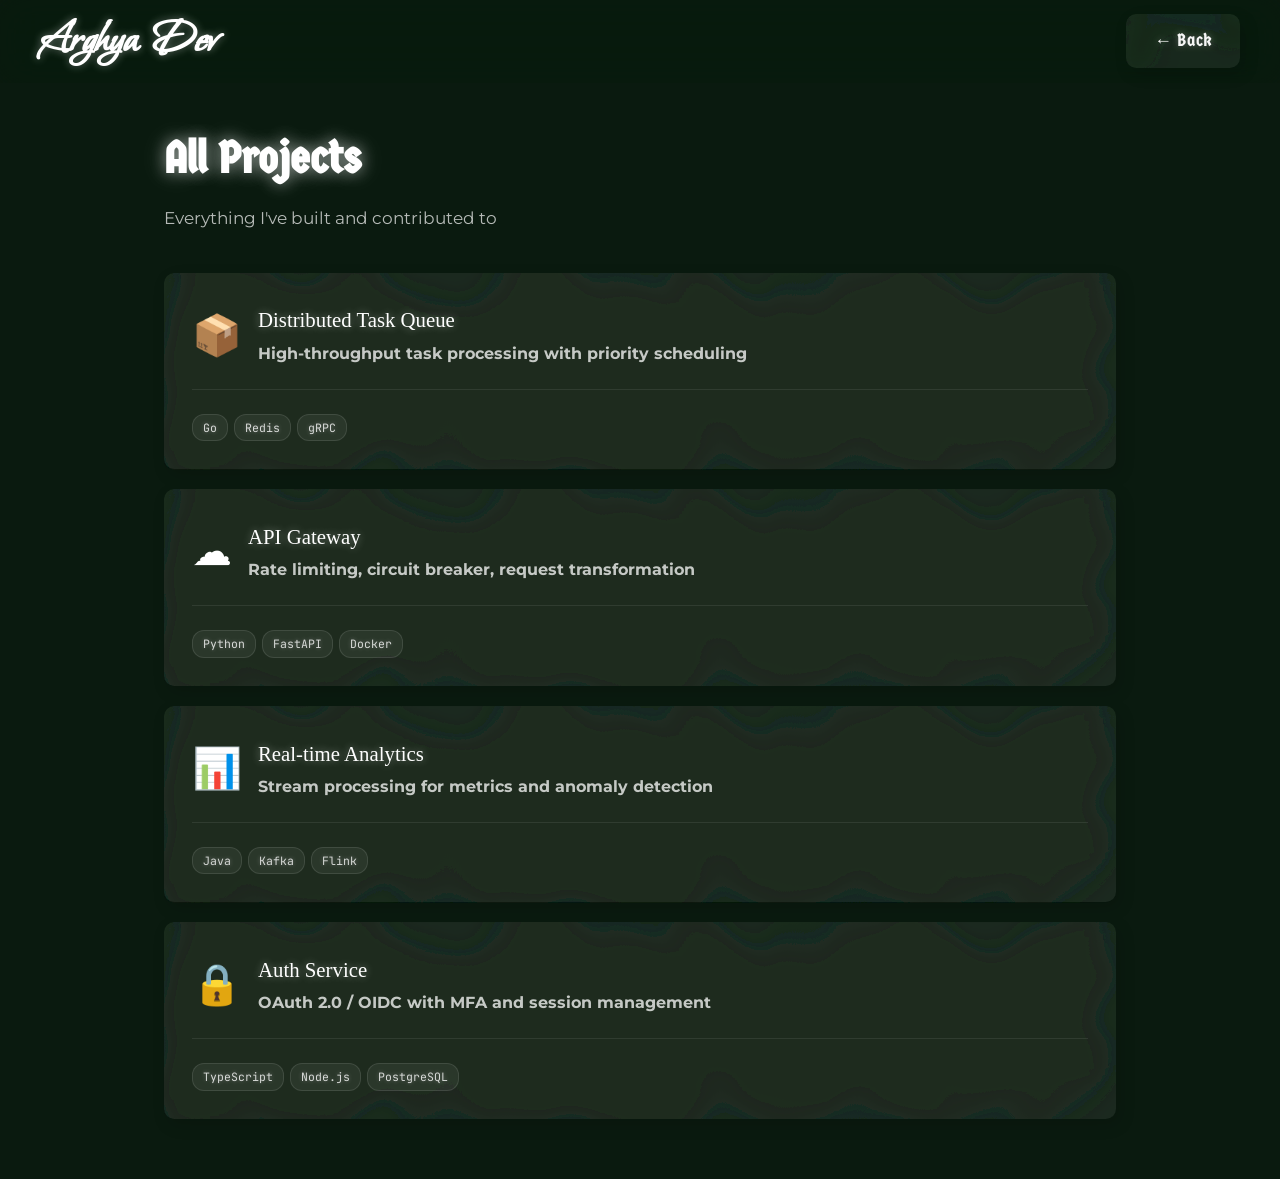
==== projects-all.html @ b112686f "Main commit" ====
<!DOCTYPE html>
<html lang="en">
<head>
    <meta charset="UTF-8">
    <meta name="viewport" content="width=device-width, initial-scale=1.0">
    <title>All Projects | Arghya Dev</title>
    <link rel="stylesheet" href="style.css">
    <link rel="preconnect" href="https://fonts.googleapis.com">
    <link rel="preconnect" href="https://fonts.gstatic.com" crossorigin>
    <link href="https://fonts.googleapis.com/css2?family=Bonheur+Royale&family=Germania+One&family=Montserrat:wght@300;400;500;600;700&family=JetBrains+Mono:wght@400;500&display=swap" rel="stylesheet">
    <link rel="stylesheet" href="detail.css">
</head>
<body>
    <!-- SVG Filter for Glass Distortion -->
    <svg width="0" height="0" style="position: absolute;">
        <defs>
            <filter id="glass-distortion" x="0%" y="0%" width="100%" height="100%">
                <feTurbulence type="fractalNoise" baseFrequency="0.009 0.009" numOctaves="2" seed="92" result="noise"/>
                <feGaussianBlur in="noise" stdDeviation="2" result="blurred"/>
                <feDisplacementMap in="SourceGraphic" in2="blurred" scale="141" xChannelSelector="R" yChannelSelector="G"/>
            </filter>
        </defs>
    </svg>

    <!-- 3D Gradient Background -->
    <div class="spline-bg">
        <iframe src="https://my.spline.design/3dgradient-AcpgG6LxFkpnJSoowRHPfcbO" frameborder="0" width="100%" height="100%"></iframe>
    </div>

    <div class="portfolio">
        <nav class="nav">
            <a href="index.html" class="nav__logo">
                <span class="nav__logo-text">Arghya Dev</span>
            </a>
            <a href="index.html#section-3" class="btn btn--ghost">&larr; Back</a>
        </nav>

        <main class="detail-page">
            <h1 class="detail-page__title">All Projects</h1>
            <p class="detail-page__subtitle">Everything I've built and contributed to</p>

            <div class="detail-cards">
                <a href="project-task-queue.html" class="bento__item visible">
                    <div class="detail-card__header">
                        <div class="detail-card__icon">&#128230;</div>
                        <div>
                            <h2>Distributed Task Queue</h2>
                            <p class="detail-card__company">High-throughput task processing with priority scheduling</p>
                        </div>
                    </div>
                    <div class="detail-card__tags">
                        <span>Go</span><span>Redis</span><span>gRPC</span>
                    </div>
                </a>

                <a href="project-api-gateway.html" class="bento__item visible">
                    <div class="detail-card__header">
                        <div class="detail-card__icon">&#9729;</div>
                        <div>
                            <h2>API Gateway</h2>
                            <p class="detail-card__company">Rate limiting, circuit breaker, request transformation</p>
                        </div>
                    </div>
                    <div class="detail-card__tags">
                        <span>Python</span><span>FastAPI</span><span>Docker</span>
                    </div>
                </a>

                <a href="project-analytics.html" class="bento__item visible">
                    <div class="detail-card__header">
                        <div class="detail-card__icon">&#128202;</div>
                        <div>
                            <h2>Real-time Analytics</h2>
                            <p class="detail-card__company">Stream processing for metrics and anomaly detection</p>
                        </div>
                    </div>
                    <div class="detail-card__tags">
                        <span>Java</span><span>Kafka</span><span>Flink</span>
                    </div>
                </a>

                <a href="project-auth.html" class="bento__item visible">
                    <div class="detail-card__header">
                        <div class="detail-card__icon">&#128274;</div>
                        <div>
                            <h2>Auth Service</h2>
                            <p class="detail-card__company">OAuth 2.0 / OIDC with MFA and session management</p>
                        </div>
                    </div>
                    <div class="detail-card__tags">
                        <span>TypeScript</span><span>Node.js</span><span>PostgreSQL</span>
                    </div>
                </a>
            </div>
        </main>
    </div>
</body>
</html>
---- style.css ----
/* ===========================
   Reset & Base
   =========================== */
*, *::before, *::after {
  margin: 0;
  padding: 0;
  box-sizing: border-box;
}

html {
  scroll-behavior: auto;
  font-size: 16px;
}

body {
  font-family: 'Montserrat', -apple-system, BlinkMacSystemFont, sans-serif;
  background-color: #0a1a0f;
  color: #ffffff;
  line-height: 1.7;
  -webkit-font-smoothing: antialiased;
  -moz-osx-font-smoothing: grayscale;
  position: relative;
  font-size: 18px;
}

body.has-scroll-container {
  overflow: hidden;
  height: 100vh;
}

a,
a:visited,
a:hover,
a:active,
a:focus {
  text-decoration: none !important;
  color: inherit;
  transition: color 0.2s ease;
}

ul {
  list-style: none;
}

/* ===========================
   3D Gradient Background (Spline)
   =========================== */
.spline-bg {
  position: fixed;
  top: 0;
  left: 0;
  width: 100%;
  height: 100%;
  z-index: -1;
}

.spline-bg iframe {
  width: 100%;
  height: 100%;
  border: none;
  pointer-events: none;
}

/* ===========================
   Portfolio Container
   =========================== */
.portfolio {
  max-width: 1400px;
  margin: 0 auto;
  padding: 0 24px;
  position: relative;
  z-index: 1;
}

/* ===========================
   Navigation
   =========================== */
.nav {
  display: flex;
  align-items: center;
  justify-content: space-between;
  padding: 0px 40px;
  position: fixed;
  top: 0;
  left: 0;
  right: 0;
  width: 100%;
  z-index: 100;
  background: rgba(10, 26, 15, 0.7);
  backdrop-filter: blur(20px) saturate(180%);
  -webkit-backdrop-filter: blur(20px) saturate(180%);
  border-bottom: 1px solid transparent;
  transition: border-color 0.3s ease;
}

.nav--scrolled {
  border-bottom-color: rgba(255, 255, 255, 0.06);
}

.nav__logo {
  font-family: 'Bonheur Royale', cursive;
  font-size: 3rem;
  font-weight: 800;
}

.nav__logo-text {
  color: #ffffff;
  text-shadow: 0 0 8px rgba(255, 255, 255, 0.4);
}

.nav__links {
  display: flex;
  gap: 32px;
}

.nav__links a {
  color: rgba(255, 255, 255, 0.6);
  font-weight: 700;
  font-size: 1rem;
  position: relative;
  padding: 4px 0;
  text-decoration: none;
}

.nav__links a::after {
  content: '';
  position: absolute;
  bottom: 0;
  left: 0;
  width: 0;
  height: 2px;
  background: rgba(255, 255, 255, 0.8);
  box-shadow: 0 0 6px rgba(255, 255, 255, 0.4);
  transition: width 0.3s ease;
}

.nav__links a:hover {
  color: #ffffff;
  text-shadow: 0 0 8px rgba(255, 255, 255, 0.4);
}

.nav__links a:hover::after {
  width: 100%;
}

.nav__menu-btn {
  display: none;
  flex-direction: column;
  gap: 5px;
  background: none;
  border: none;
  cursor: pointer;
  padding: 8px;
  z-index: 101;
}

.nav__menu-btn span {
  display: block;
  width: 24px;
  height: 2px;
  background: #ffffff;
  border-radius: 2px;
  transition: all 0.3s ease;
  box-shadow: 0 0 4px rgba(255, 255, 255, 0.3);
}

.nav__menu-btn.active span:nth-child(1) {
  transform: rotate(45deg) translate(5px, 5px);
}

.nav__menu-btn.active span:nth-child(2) {
  opacity: 0;
}

.nav__menu-btn.active span:nth-child(3) {
  transform: rotate(-45deg) translate(5px, -5px);
}

/* Mobile Menu */
.mobile-menu {
  display: none;
  position: fixed;
  top: 0;
  left: 0;
  width: 100%;
  height: 100vh;
  background: rgba(10, 26, 15, 0.97);
  backdrop-filter: blur(30px) saturate(180%);
  -webkit-backdrop-filter: blur(30px) saturate(180%);
  z-index: 99;
  align-items: center;
  justify-content: center;
}

.mobile-menu.active {
  display: flex;
}

.mobile-menu__links {
  text-align: center;
}

.mobile-menu__links li {
  margin-bottom: 32px;
}

.mobile-menu__links a {
  font-size: 1.8rem;
  font-weight: 700;
  color: rgba(255, 255, 255, 0.6);
  transition: color 0.2s ease;
}

.mobile-menu__links a:hover {
  color: #ffffff;
  text-shadow: 0 0 12px rgba(255, 255, 255, 0.5);
}

/* ===========================
   Bento Grid
   =========================== */
.scroll-container {
  height: 100vh;
  overflow-y: scroll;
  scrollbar-width: none;
  -ms-overflow-style: none;
}

.scroll-container::-webkit-scrollbar {
  display: none;
}

.scroll-section {
  min-height: auto;
  display: flex;
  align-items: center;
  justify-content: center;
  padding: 40px 0;
  overflow: visible;
}

.scroll-section:first-child {
  min-height: 100vh;
  padding-top: 80px;
}

.scroll-section__inner {
  width: 100%;
  max-width: 1400px;
  padding: 0 24px;
  overflow: visible;
}

.scroll-section__inner .bento__item {
  opacity: 0;
  transform: translateY(40px);
  transition: opacity 0.6s ease, transform 0.6s ease;
}

.scroll-section__inner .bento__item.visible {
  opacity: 1;
  transform: translateY(0);
}

.bento {
  display: grid;
  grid-template-columns: repeat(12, 1fr);
  gap: 16px;
  padding: 0;
}

/* Liquid Glass Bento Item Base */
.bento__item {
  position: relative;
  background: transparent;
  border-radius: 10px;
  border: none;
  padding: 28px;
  transition: all 0.3s ease;
  opacity: 0;
  transform: translateY(20px);
  isolation: isolate;
  box-shadow: 4px 6px 16px rgba(0, 0, 0, 0.15);
  overflow: visible;
}

/* Tint and inner shadow layer */
.bento__item::before {
  content: '';
  position: absolute;
  inset: 0;
  z-index: 0;
  border-radius: 10px;
  box-shadow: inset 0 0 9px -11px rgba(128, 128, 128, 0.7);
  background-color: rgba(175, 175, 175, 0.11);
  pointer-events: none;
}

/* Backdrop blur and distortion layer */
.bento__item::after {
  content: '';
  position: absolute;
  inset: 0;
  z-index: -1;
  border-radius: 10px;
  backdrop-filter: blur(16px);
  -webkit-backdrop-filter: blur(16px);
  filter: url(#glass-distortion);
  -webkit-filter: url(#glass-distortion);
  isolation: isolate;
  pointer-events: none;
}

.bento__item > * {
  position: relative;
  z-index: 1;
}

.bento__item.visible {
  opacity: 1;
  transform: translateY(0);
}

.bento__item:hover {
  box-shadow: 6px 10px 24px rgba(0, 0, 0, 0.2);
  transform: translateY(-3px);
}

.bento__item-header h3 {
  font-size: 1.1rem;
  font-weight: 700;
  font-family: 'Germania One', cursive;
  color: #ffffff;
  text-shadow: 0 0 10px rgba(255, 255, 255, 0.5), 0 0 20px rgba(255, 255, 255, 0.2);
}

/* Hero */
.bento__hero {
  grid-column: 1 / -1;
  display: grid;
  grid-template-columns: 1fr 1fr;
  gap: 48px;
  align-items: center;
  padding: 60px 60px;
  min-height: 70vh;
  background: rgba(255, 255, 255, 0);
  border: none;
}

.bento__hero-content {
  max-width: 560px;
}

.bento__hero-greeting {
  color: #ffffff;
  font-family: 'JetBrains Mono', 'Fira Code', monospace;
  font-size: 0.95rem;
  margin-bottom: 8px;
  text-shadow: 0 0 10px rgba(255, 255, 255, 0.6), 0 0 20px rgba(255, 255, 255, 0.3);
}

.bento__hero-name {
  font-size: 5rem;
  font-weight: 400;
  font-family: 'Germania One', cursive;
  line-height: 1.1;
  margin-bottom: 8px;
  color: #ffffff;
  text-shadow: 0 0 15px rgba(255, 255, 255, 0.5), 0 0 30px rgba(255, 255, 255, 0.2);
  background: none;
  -webkit-background-clip: unset;
  -webkit-text-fill-color: unset;
  background-clip: unset;
  filter: none;
}

.bento__hero-role {
  font-size: 1.4rem;
  font-weight: 700;
  font-family: cursive;
  color: rgba(245, 245, 138, 0.85);
  margin-bottom: 16px;
  text-shadow: 0 0 8px rgba(255, 255, 255, 0.3);
}

.bento__hero-desc {
  color: #ffffff;
  font-size: 1.1rem;
  line-height: 1.8;
  margin-bottom: 28px;
}

.bento__hero-cta {
  display: flex;
  gap: 16px;
  flex-wrap: wrap;
}

/* ===========================
   Buttons - Liquid Glass Style
   =========================== */
.btn {
  display: inline-flex;
  align-items: center;
  gap: 8px;
  padding: 12px 28px;
  font-size: 1.1rem;
  font-weight: 400;
  font-family: 'Germania One', cursive;
  cursor: pointer;
  border: none;
  transition: all 0.3s ease;
  text-decoration: none !important;
  color: #ffffff;
}

.btn--primary {
  position: relative;
  background: transparent;
  color: #ffffff;
  overflow: visible;
  border-radius: 10px;
  border: none;
  backdrop-filter: none;
  -webkit-backdrop-filter: none;
  isolation: isolate;
  box-shadow: 4px 6px 16px rgba(0, 0, 0, 0.15);
  text-shadow: 0 0 8px rgba(255, 255, 255, 0.5);
  background-image: none;
}

.btn--primary::before {
  content: '';
  position: absolute;
  inset: 0;
  z-index: 0;
  border-radius: 10px;
  background-color: rgba(175, 175, 175, 0.11);
  pointer-events: none;
}

.btn--primary::after {
  content: '';
  position: absolute;
  inset: 0;
  z-index: -1;
  border-radius: 10px;
  backdrop-filter: blur(16px);
  -webkit-backdrop-filter: blur(16px);
  filter: url(#glass-distortion);
  -webkit-filter: url(#glass-distortion);
  isolation: isolate;
  pointer-events: none;
}

.btn--primary:hover {
  transform: translateY(-2px) scale(1.02);
  box-shadow: 6px 10px 24px rgba(0, 0, 0, 0.2);
  background-color: transparent;
  border-color: transparent;
  text-shadow: 0 0 12px rgba(255, 255, 255, 0.7);
}

.btn--primary:active {
  transform: translateY(0) scale(0.98);
  box-shadow: 2px 3px 8px rgba(0, 0, 0, 0.15);
}

.btn--ghost {
  position: relative;
  background: transparent;
  color: #ffffff;
  border: none;
  border-radius: 10px;
  backdrop-filter: none;
  -webkit-backdrop-filter: none;
  isolation: isolate;
  box-shadow: 4px 6px 16px rgba(0, 0, 0, 0.15);
  text-shadow: 0 0 6px rgba(255, 255, 255, 0.3);
}

.btn--ghost::before {
  content: '';
  position: absolute;
  inset: 0;
  z-index: 0;
  border-radius: 10px;
  background-color: rgba(175, 175, 175, 0.11);
  pointer-events: none;
}

.btn--ghost::after {
  content: '';
  position: absolute;
  inset: 0;
  z-index: -1;
  border-radius: 10px;
  backdrop-filter: blur(16px);
  -webkit-backdrop-filter: blur(16px);
  filter: url(#glass-distortion);
  -webkit-filter: url(#glass-distortion);
  isolation: isolate;
  pointer-events: none;
}

.btn--ghost:hover {
  transform: translateY(-2px);
  box-shadow: 6px 10px 24px rgba(0, 0, 0, 0.2);
  text-shadow: 0 0 10px rgba(255, 255, 255, 0.5);
}

.btn--more {
  display: inline-flex;
  margin-top: 20px;
  padding: 8px 20px;
  font-size: 1rem;
  position: relative;
  background: transparent;
  color: rgba(255, 255, 255, 0.8);
  border: none;
  border-radius: 10px;
  text-shadow: 0 0 4px rgba(255, 255, 255, 0.3);
  backdrop-filter: none;
  -webkit-backdrop-filter: none;
  isolation: isolate;
  box-shadow: 3px 4px 10px rgba(0, 0, 0, 0.12);
}

.btn--more::before {
  content: '';
  position: absolute;
  inset: 0;
  z-index: 0;
  border-radius: 10px;
  background-color: rgba(175, 175, 175, 0.11);
  pointer-events: none;
}

.btn--more::after {
  content: '';
  position: absolute;
  inset: 0;
  z-index: -1;
  border-radius: 10px;
  backdrop-filter: blur(12px);
  -webkit-backdrop-filter: blur(12px);
  filter: url(#glass-distortion);
  -webkit-filter: url(#glass-distortion);
  isolation: isolate;
  pointer-events: none;
}

.btn--more:hover {
  color: #ffffff;
  transform: translateY(-1px);
  box-shadow: 4px 6px 14px rgba(0, 0, 0, 0.18);
}

/* About */
.bento__about {
  grid-column: span 8;
}

.bento__about p {
  color: #ffffff;
  font-size: 1.05rem;
  line-height: 1.8;
  margin-bottom: 20px;
}

.bento__about-stats {
  display: flex;
  gap: 24px;
}

/* Skills */
.bento__skills {
  grid-column: span 5;
}

/* Work */
.bento__work {
  grid-column: span 7;
}

/* Education */
.bento__education {
  grid-column: span 4;
}

/* Projects */
.bento__projects {
  grid-column: 1 / -1;
}

/* Coding Platforms */
.bento__coding-platforms {
  grid-column: span 5;
}


/* Status */
.bento__status {
  grid-column: span 4;
  display: flex;
  flex-direction: column;
  justify-content: center;
  gap: 12px;
}

.bento__status-indicator {
  display: flex;
  align-items: center;
  gap: 8px;
  font-size: 0.9rem;
  color: rgba(255, 255, 255, 0.8);
  text-shadow: 0 0 4px rgba(255, 255, 255, 0.2);
}

.bento__status-dot {
  width: 8px;
  height: 8px;
  background: #ffffff;
  border-radius: 50%;
  animation: pulse 2s infinite;
  box-shadow: 0 0 8px rgba(255, 255, 255, 0.5);
}

.bento__status-location,
.bento__status-timezone {
  font-size: 0.95rem;
  color: #ffffff;
}

.bento__status-map {
  margin: 12px 0;
  border-radius: 12px;
  overflow: hidden;
}

.bento__status-map iframe {
  display: block;
}

/* ===========================
   Code Block
   =========================== */
.code-block {
  background: rgba(30, 30, 40, 0.9);
  border: 1px solid rgba(255, 255, 255, 0.1);
  border-radius: 16px;
  overflow: hidden;
  font-family: 'JetBrains Mono', 'Fira Code', monospace;
  font-size: 0.82rem;
  backdrop-filter: blur(10px);
  -webkit-backdrop-filter: blur(10px);
}

.code-block__header {
  display: flex;
  align-items: center;
  gap: 8px;
  padding: 12px 16px;
  background: rgba(255, 255, 255, 0.05);
  border-bottom: 1px solid rgba(255, 255, 255, 0.08);
}

.code-block__dot {
  width: 10px;
  height: 10px;
  border-radius: 50%;
}

.code-block__dot--red { background: #ff5f57; }
.code-block__dot--yellow { background: #febc2e; }
.code-block__dot--green { background: #28c840; }

.code-block__filename {
  margin-left: 8px;
  font-size: 0.75rem;
  color: #f7f7f7;
}

.code-block__content {
  padding: 20px;
  line-height: 1.8;
  overflow-x: auto;
}

.code-block__content code {
  font-family: inherit;
}

.code-keyword { color: #c792ea; }
.code-class { color: #ffcb6b; }
.code-func { color: #82aaff; }
.code-string { color: #c3e88d; }

/* ===========================
   Stats
   =========================== */
.stat {
  text-align: center;
}

.stat__number {
  display: block;
  font-size: 1.5rem;
  font-weight: 700;
  color: #ffffff;
  font-family: 'JetBrains Mono', 'Fira Code', monospace;
  text-shadow: 0 0 10px rgba(255, 255, 255, 0.5), 0 0 20px rgba(255, 255, 255, 0.2);
}

.stat__label {
  font-size: 0.75rem;
  color: rgba(255, 255, 255, 0.6);
  text-transform: uppercase;
  letter-spacing: 0.5px;
  text-shadow: 0 0 4px rgba(255, 255, 255, 0.15);
}

/* ===========================
   Skills Grid with Logos
   =========================== */
.skills-grid {
  display: flex;
  flex-wrap: wrap;
  gap: 5px;
}

.skill-tag {
  display: inline-flex;
  align-items: center;
  gap: 8px;
  padding: 8px 16px;
  border-radius: 8px;
  font-size: 0.82rem;
  font-weight: 500;
  /* border: 0.02px solid; */
  transition: all 0.2s ease;
  backdrop-filter: blur(8px);
  -webkit-backdrop-filter: blur(8px);
}

.skill-tag__icon {
  width: 20px;
  height: 20px;
  object-fit: contain;
}

.skill-tag--lang {
  /* color: #a78bfa; */
  border-color: rgba(167, 139, 250, 0.25);
  background: rgba(167, 139, 250, 0.06);
}
.skill-tag--lang:hover {
  background: rgba(167, 139, 250, 0.12);
  border-color: rgba(167, 139, 250, 0.5);
}

.skill-tag--infra {
  /* color: #4ecdc4; */
  border-color: rgba(78, 205, 196, 0.25);
  background: rgba(78, 205, 196, 0.06);
}
.skill-tag--infra:hover {
  background: rgba(78, 205, 196, 0.12);
  border-color: rgba(78, 205, 196, 0.5);
}

.skill-tag--db {
  /* color: #ff6b6b; */
  border-color: rgba(255, 107, 107, 0.25);
  background: rgba(255, 107, 107, 0.06);
}
.skill-tag--db:hover {
  background: rgba(255, 107, 107, 0.12);
  border-color: rgba(255, 107, 107, 0.5);
}

.skill-tag--tool {
  /* color: #ffd93d; */
  border-color: rgba(255, 217, 61, 0.25);
  background: rgba(255, 217, 61, 0.06);
}
.skill-tag--tool:hover {
  background: rgba(255, 217, 61, 0.12);
  border-color: rgba(255, 217, 61, 0.5);
}

/* ===========================
   Timeline with Company Logos
   =========================== */
.timeline__logo {
  width: 64px;
  height: 64px;
  border-radius: 8px;
  object-fit: contain;
  background: rgba(255, 255, 255, 0.05);
  padding: 4px;
  border: 1px solid rgba(255, 255, 255, 0.08);
}

.timeline__company-name {
  font-size: 1 rem;
  font-weight: 700;
  margin-bottom: -10px;
  color: #ffffff;
  text-shadow: 0 0 8px rgba(255, 255, 255, 0.4);
  font-size: 1.8rem;
  font-family: cursive;
  color: #ffffff;
  text-shadow: 0 0 8px rgba(255, 255, 255, 0.4);
}

.timeline__company {
  font-size: 1 rem;
  color: #ffffff;
  margin-bottom: 4px;
}

/* ===========================
   Projects Grid
   =========================== */
.projects-grid {
  display: grid;
  grid-template-columns: repeat(auto-fit, minmax(260px, 1fr));
  gap: 16px;
}

.project-card {
  display: block;
  position: relative;
  background: transparent;
  border: none;
  border-radius: 10px;
  padding: 24px;
  transition: all 0.3s ease;
  cursor: pointer;
  isolation: isolate;
  overflow: visible;
  box-shadow: 4px 6px 16px rgba(0, 0, 0, 0.15);
  text-decoration: none;
  color: inherit;
}

.project-card::before {
  content: '';
  position: absolute;
  inset: 0;
  z-index: 0;
  border-radius: 10px;
  box-shadow: inset 0 0 9px -11px rgba(128, 128, 128, 0.7);
  background-color: rgba(175, 175, 175, 0.11);
  pointer-events: none;
}

.project-card::after {
  content: '';
  position: absolute;
  inset: 0;
  z-index: -1;
  border-radius: 10px;
  backdrop-filter: blur(16px);
  -webkit-backdrop-filter: blur(16px);
  filter: url(#glass-distortion);
  -webkit-filter: url(#glass-distortion);
  isolation: isolate;
  pointer-events: none;
}

.project-card > * {
  position: relative;
  z-index: 1;
}

.project-card:hover {
  transform: translateY(-4px);
  box-shadow: 6px 10px 24px rgba(0, 0, 0, 0.2);
}

.project-card__header {
  display: flex;
  justify-content: space-between;
  align-items: center;
  margin-bottom: 16px;
}

.project-card__icon {
  font-size: 1.5rem;
}

.project-card__links {
  display: flex;
  gap: 8px;
}

.project-card__link {
  color: rgba(255, 255, 255, 0.4);
  font-size: 1.1rem;
  transition: color 0.2s ease;
}

.project-card__link:hover {
  color: #ffffff;
  text-shadow: 0 0 6px rgba(255, 255, 255, 0.4);
}

.project-card__title {
  font-size: 1.5rem;
  font-weight: 400;
  font-family: 'Germania One', cursive;
  margin-bottom: 8px;
  color: #ffffff;
  text-shadow: 0 0 8px rgba(255, 255, 255, 0.4);
}

.project-card__desc {
  font-size: 0.95rem;
  color: #ffffff;
  line-height: 1.7;
  margin-bottom: 16px;
}

.project-card__tags {
  display: flex;
  flex-wrap: wrap;
  gap: 6px;
}

.project-card__tags span {
  font-size: 0.72rem;
  padding: 3px 10px;
  background: rgba(255, 255, 255, 0.06);
  color: rgba(255, 255, 255, 0.8);
  border-radius: 12px;
  font-family: 'JetBrains Mono', 'Fira Code', monospace;
  border: 1px solid rgba(255, 255, 255, 0.1);
  text-shadow: 0 0 4px rgba(255, 255, 255, 0.3);
}

/* ===========================
   Coding Platforms
   =========================== */
.coding-platforms {
  display: flex;
  flex-direction: column;
  gap: 12px;
}

.platform-card {
  display: flex;
  align-items: center;
  gap: 16px;
  padding: 16px 20px;
  border-radius: 14px;
  background: transparent;
  border: 1px solid rgba(255, 255, 255, 0.08);
  transition: all 0.3s ease;
  backdrop-filter: blur(10px) saturate(130%) brightness(1.05);
  -webkit-backdrop-filter: blur(10px) saturate(130%) brightness(1.05);
  box-shadow:
    6px 8px 20px rgba(0, 0, 0, 0.4),
    inset -2px -2px 4px rgba(0, 0, 0, 0.2),
    inset 2px 2px 4px rgba(255, 255, 255, 0.05);
}

.platform-card:hover {
  transform: translateX(4px);
  border-color: rgba(255, 255, 255, 0.15);
  box-shadow:
    8px 10px 28px rgba(0, 0, 0, 0.5),
    inset -3px -3px 6px rgba(0, 0, 0, 0.25),
    inset 3px 3px 6px rgba(255, 255, 255, 0.07);
}

.platform-card__icon {
  flex-shrink: 0;
}

.platform-card__icon svg {
  width: 32px;
  height: 32px;
}

.platform-card--leetcode {
  color: #ffa116;
}
.platform-card--leetcode:hover {
  background: rgba(255, 161, 22, 0.06);
  border-color: rgba(255, 161, 22, 0.3);
}

.platform-card--hackerrank {
  color: #2ec866;
}
.platform-card--hackerrank:hover {
  background: rgba(46, 200, 102, 0.06);
  border-color: rgba(46, 200, 102, 0.3);
}

.platform-card--codeforces {
  color: #1f8acb;
}
.platform-card--codeforces:hover {
  background: rgba(31, 138, 203, 0.06);
  border-color: rgba(31, 138, 203, 0.3);
}

.platform-card__info h4 {
  font-size: 0.95rem;
  font-weight: 700;
  font-family: 'Germania One', cursive;
  margin-bottom: 2px;
  color: #ffffff;
  text-shadow: 0 0 6px rgba(255, 255, 255, 0.3);
}

.platform-card__info p {
  font-size: 0.9rem;
  color: #ffffff;
}

.platform-card__handle {
  font-size: 0.8rem;
  color: rgba(255, 255, 255, 0.8);
  font-family: 'JetBrains Mono', monospace;
}

/* ===========================
   Social Links
   =========================== */
.social-links {
  display: flex;
  flex-wrap: wrap;
  gap: 10px;
}

.social-link {
  display: inline-flex;
  align-items: center;
  gap: 8px;
  padding: 10px 16px;
  position: relative;
  border-radius: 10px;
  font-size: 0.82rem;
  font-weight: 500;
  border: none;
  background: transparent;
  transition: all 0.3s ease;
  isolation: isolate;
  overflow: visible;
  box-shadow: 3px 4px 10px rgba(0, 0, 0, 0.12);
  color: #ffffff;
  text-decoration: none;
}

.social-link::before {
  content: '';
  position: absolute;
  inset: 0;
  z-index: 0;
  border-radius: 10px;
  background-color: rgba(175, 175, 175, 0.11);
  pointer-events: none;
}

.social-link::after {
  content: '';
  position: absolute;
  inset: 0;
  z-index: -1;
  border-radius: 10px;
  backdrop-filter: blur(12px);
  -webkit-backdrop-filter: blur(12px);
  filter: url(#glass-distortion);
  -webkit-filter: url(#glass-distortion);
  isolation: isolate;
  pointer-events: none;
}

.social-link > * {
  position: relative;
  z-index: 1;
}

.social-link svg {
  width: 18px;
  height: 18px;
}

.social-link:hover {
  transform: translateY(-2px);
}

.social-link--github:hover {
  border-color: rgba(255, 255, 255, 0.3);
  background: rgba(255, 255, 255, 0.05);
  color: white;
}

.social-link--linkedin:hover {
  border-color: rgba(10, 102, 194, 0.4);
  background: rgba(10, 102, 194, 0.08);
  color: #0a66c2;
}

.social-link--twitter:hover {
  border-color: rgba(240, 240, 245, 0.3);
  background: rgba(255, 255, 255, 0.05);
  color: #f0f0f5;
}

.social-link--email:hover {
  border-color: rgba(255, 107, 107, 0.4);
  background: rgba(255, 107, 107, 0.08);
  color: #ff6b6b;
}

.social-link--blog:hover {
  border-color: rgba(78, 205, 196, 0.4);
  background: rgba(78, 205, 196, 0.08);
  color: #4ecdc4;
}

.social-link--leetcode:hover {
  border-color: rgba(255, 161, 22, 0.4);
  background: rgba(255, 161, 22, 0.08);
  color: #ffa116;
}

.social-link--hackerrank:hover {
  border-color: rgba(46, 200, 102, 0.4);
  background: rgba(46, 200, 102, 0.08);
  color: #2ec866;
}

/* ===========================
   Footer
   =========================== */
.footer {
  text-align: center;
  padding: 40px 0;
  border-top: 1px solid rgba(255, 255, 255, 0.06);
  margin-top: 40px;
}

.footer p {
  font-size: 0.95rem;
  color: #ffffff;
}

/* ===========================
   Animations
   =========================== */
@keyframes pulse {
  0%, 100% { opacity: 1; }
  50% { opacity: 0.5; }
}

@keyframes fadeInUp {
  from {
    opacity: 0;
    transform: translateY(20px);
  }
  to {
    opacity: 1;
    transform: translateY(0);
  }
}

/* ===========================
   Scrollbar
   =========================== */
::-webkit-scrollbar {
  display: none;
}

/* ===========================
   Selection
   =========================== */
::selection {
  background: rgba(255, 255, 255, 0.2);
  color: #ffffff;
}

/* ===========================
   Responsive
   =========================== */
@media (max-width: 968px) {
  .bento__hero {
    grid-template-columns: 1fr;
    padding: 40px 28px;
    gap: 32px;
  }

  .bento__hero-visual {
    display: none;
  }

  .bento__about,
  .bento__skills,
  .bento__work,
  .bento__education,
  .bento__coding-platforms,
  .bento__social,
  .bento__status {
    grid-column: span 12;
  }

  .scroll-section {
    min-height: auto;
    padding: 60px 0 20px;
    scroll-snap-align: none;
  }

  .scroll-container {
    height: auto;
    overflow-y: auto;
    scroll-snap-type: none;
  }

  .nav__links {
    display: none;
  }

  .nav__menu-btn {
    display: flex;
  }
}

@media (max-width: 600px) {
  .bento__hero-name {
    font-size: 2.5rem;
  }

  .bento__status {
    grid-column: span 12;
  }

  .bento {
    gap: 12px;
  }

  .bento__item {
    padding: 20px;
  }

  .projects-grid {
    grid-template-columns: 1fr;
  }
}

/* ===========================
   Timeline
   =========================== */
.timeline {
  position: relative;
  padding-left: 24px;
}

.timeline::before {
  content: '';
  position: absolute;
  left: 5px;
  top: 8px;
  bottom: 8px;
  width: 2px;
  background: linear-gradient(to bottom, rgba(255,255,255,0.5), rgba(255,255,255,0.1));
  border-radius: 2px;
}

.timeline__item {
  position: relative;
  padding-bottom: 24px;
}

.timeline__item:last-child {
  padding-bottom: 0;
}

.timeline__marker {
  position: absolute;
  left: -22px;
  top: 8px;
  width: 10px;
  height: 10px;
  background: #ffffff;
  border-radius: 50%;
  box-shadow: 0 0 10px rgba(255, 255, 255, 0.5);
}

.timeline__company-header {
  display: flex;
  align-items: center;
  gap: 12px;
  margin-bottom: 8px;
}

.timeline__info {
  flex: 1;
}



.timeline__role {
  font-size: 1rem;
  color: rgba(255, 255, 255, 0.75);
  font-family: cursive;
  font-weight: 700;
  /* margin-top: 2px; */
}

.timeline__date {
  font-size: 0.99rem;
  color: rgba(255, 255, 255, 0.8);
  font-family: 'JetBrains Mono', 'Fira Code', monospace;
  font-weight: 500;
  white-space: nowrap;
  margin-left: auto;
}

.timeline__desc {
  font-size: 1rem;
  color: #ffffff;
  line-height: 1.7;
}

/* ===========================
   Education
   =========================== */
.education-list {
  display: flex;
  flex-direction: column;
  gap: 20px;
}

.education-item {
  display: flex;
  gap: 16px;
  align-items: flex-start;
}

.education-item__icon {
  font-size: 1.5rem;
  flex-shrink: 0;
}

.education-item__content h4 {
  font-size: 1.4rem;
  font-weight: 700;
  font-family: 'Germania One', cursive;
  margin-bottom: 6px;
  color: #ffffff;
  text-shadow: 0 0 12px rgba(255, 255, 255, 0.5), 0 0 24px rgba(255, 255, 255, 0.2);
  line-height: 1.3;
}

.education-item__in {
  font-family: 'JetBrains Mono', monospace;
  font-size: 0.75rem;
  font-weight: 400;
  color: rgba(255, 255, 255, 0.5);
  margin: 0 6px;
  text-transform: lowercase;
  letter-spacing: 1px;
  text-shadow: none;
}

.education-item__school {
  font-size: 1.5rem;
  color: rgba(255, 255, 255, 0.75);
  font-family: 'Montserrat', sans-serif;
  font-weight: 400;
  letter-spacing: 0.3px;
  line-height: 1.5;
  text-shadow: 0 0 6px rgba(255, 255, 255, 0.15);
}

.education-item__year {
  font-size: 0.9rem;
  color: rgba(255, 255, 255, 0.8);
  font-family: 'JetBrains Mono', 'Fira Code', monospace;
  text-shadow: 0 0 6px rgba(255, 255, 255, 0.3);
}

/* ===========================
   Bento Item Header
   =========================== */
.bento__item-header {
  display: flex;
  align-items: center;
  gap: 10px;
  margin-bottom: 16px;
}

.bento__item-header h2 {
  font-size: 1.2rem;
  font-weight: 700;
  font-family: 'Germania One', cursive;
  color: #ffffff;
  text-shadow: 0 0 10px rgba(255, 255, 255, 0.5), 0 0 20px rgba(255, 255, 255, 0.2);
}

.bento__item-icon {
  font-size: 1.3rem;
}

/* ===========================
   Loader
   =========================== */
.loader {
  position: fixed;
  top: 0;
  left: 0;
  width: 100%;
  height: 100%;
  z-index: 9999;
  background: #0a0a0a;
  display: flex;
  flex-direction: column;
  align-items: center;
  justify-content: center;
  gap: 20px;
  transition: opacity 0.6s ease, visibility 0.6s ease;
}

.loader.hidden {
  opacity: 0;
  visibility: hidden;
  pointer-events: none;
}

.loader__spinner {
  width: 40px;
  height: 40px;
  border: 3px solid rgba(255, 255, 255, 0.1);
  border-top-color: #ffffff;
  border-radius: 50%;
  animation: spin 0.8s linear infinite;
}

.loader__text {
  font-family: 'JetBrains Mono', monospace;
  font-size: 0.85rem;
  color: rgba(255, 255, 255, 0.6);
  letter-spacing: 2px;
}

@keyframes spin {
  to { transform: rotate(360deg); }
}

/* ===========================
   Connect Section - Centered
   =========================== */
.bento__social {
  grid-column: 1 / -1;
  text-align: center;
}

.bento__social .social-links {
  justify-content: center;
  flex-wrap: nowrap;
}

.bento__social .bento__item-header {
  justify-content: center;
}
---- detail.css ----
/* ===========================
   Detail Pages - Layout Only
   Card styles come from style.css (.bento__item)
   =========================== */

a,
a:visited,
a:hover,
a:active,
a:focus {
  text-decoration: none !important;
  color: inherit;
}

/* Page Layout */
.detail-page {
  padding: 120px 24px 60px;
  max-width: 1000px;
  margin: 0 auto;
}

.detail-page__title {
  font-size: 2.8rem;
  font-weight: 700;
  font-family: 'Germania One', cursive;
  margin-bottom: 8px;
  color: #ffffff;
  text-shadow: 0 0 15px rgba(255, 255, 255, 0.5), 0 0 30px rgba(255, 255, 255, 0.2);
}

.detail-page__subtitle {
  font-size: 1.05rem;
  color: rgba(255, 255, 255, 0.7);
  margin-bottom: 40px;
}

/* Cards Grid */
.detail-cards {
  display: flex;
  flex-direction: column;
  gap: 20px;
}

/* Card Header with Logo */
.detail-card__header {
  display: flex;
  align-items: center;
  gap: 16px;
  margin-bottom: 24px;
  padding-bottom: 20px;
  border-bottom: 1px solid rgba(255, 255, 255, 0.08);
}

.detail-card__logo {
  width: 64px;
  height: 64px;
  border-radius: 8px;
  object-fit: contain;
  background: rgba(255, 255, 255, 0.05);
  padding: 4px;
  border: 1px solid rgba(255, 255, 255, 0.08);
}

.detail-card__icon {
  font-size: 2.5rem;
  flex-shrink: 0;
}

.detail-card__header h2 {
  font-size: 1.3rem;
  font-weight: 500;
  font-family: cursive;
  margin-bottom: 2px;
  color: #ffffff;
  text-shadow: 0 0 8px rgba(255, 255, 255, 0.4);
}

.detail-card__company {
  font-size: 1rem;
  font-weight: 700;
  color: rgba(255, 255, 255, 0.75);
}

.detail-card__date {
  font-size: 0.78rem;
  color: rgba(255, 255, 255, 0.8);
  font-family: 'JetBrains Mono', monospace;
  text-shadow: 0 0 6px rgba(255, 255, 255, 0.3);
}

/* Card Body */
.detail-card__body h3 {
  font-size: 1.05rem;
  font-weight: 700;
  font-family: cursive;
  color: #ffffff;
  margin-bottom: 12px;
  margin-top: 24px;
  text-shadow: 0 0 8px rgba(255, 255, 255, 0.4);
}

.detail-card__body h3:first-child {
  margin-top: 0;
}

.detail-card__body p {
  font-size: 0.92rem;
  color: #ffffff;
  line-height: 1.8;
  margin-bottom: 8px;
}

.detail-card__body ul {
  list-style: none;
  padding: 0;
}

.detail-card__body ul li {
  position: relative;
  padding-left: 20px;
  font-size: 0.9rem;
  color: #ffffff;
  line-height: 1.8;
}

.detail-card__body ul li::before {
  content: '';
  position: absolute;
  left: 0;
  top: 11px;
  width: 6px;
  height: 6px;
  background: #ffffff;
  border-radius: 50%;
  box-shadow: 0 0 8px rgba(255, 255, 255, 0.5);
}

/* Tags - same as .project-card__tags in style.css */
.detail-card__tags {
  display: flex;
  flex-wrap: wrap;
  gap: 6px;
  margin-top: 12px;
}

.detail-card__tags span {
  font-size: 0.72rem;
  padding: 3px 10px;
  background: rgba(255, 255, 255, 0.06);
  color: rgba(255, 255, 255, 0.8);
  border-radius: 12px;
  font-family: 'JetBrains Mono', 'Fira Code', monospace;
  border: 1px solid rgba(255, 255, 255, 0.1);
  text-shadow: 0 0 4px rgba(255, 255, 255, 0.3);
}

/* Links */
.detail-card__links {
  display: flex;
  gap: 12px;
  margin-top: 32px;
  padding-top: 24px;
  border-top: 1px solid rgba(255, 255, 255, 0.08);
}

/* Responsive */
@media (max-width: 600px) {
  .detail-page {
    padding: 100px 16px 40px;
  }

  .detail-page__title {
    font-size: 2rem;
  }

  .detail-card__header {
    flex-direction: column;
    align-items: flex-start;
    gap: 12px;
  }

  .detail-card__links {
    flex-direction: column;
  }
}
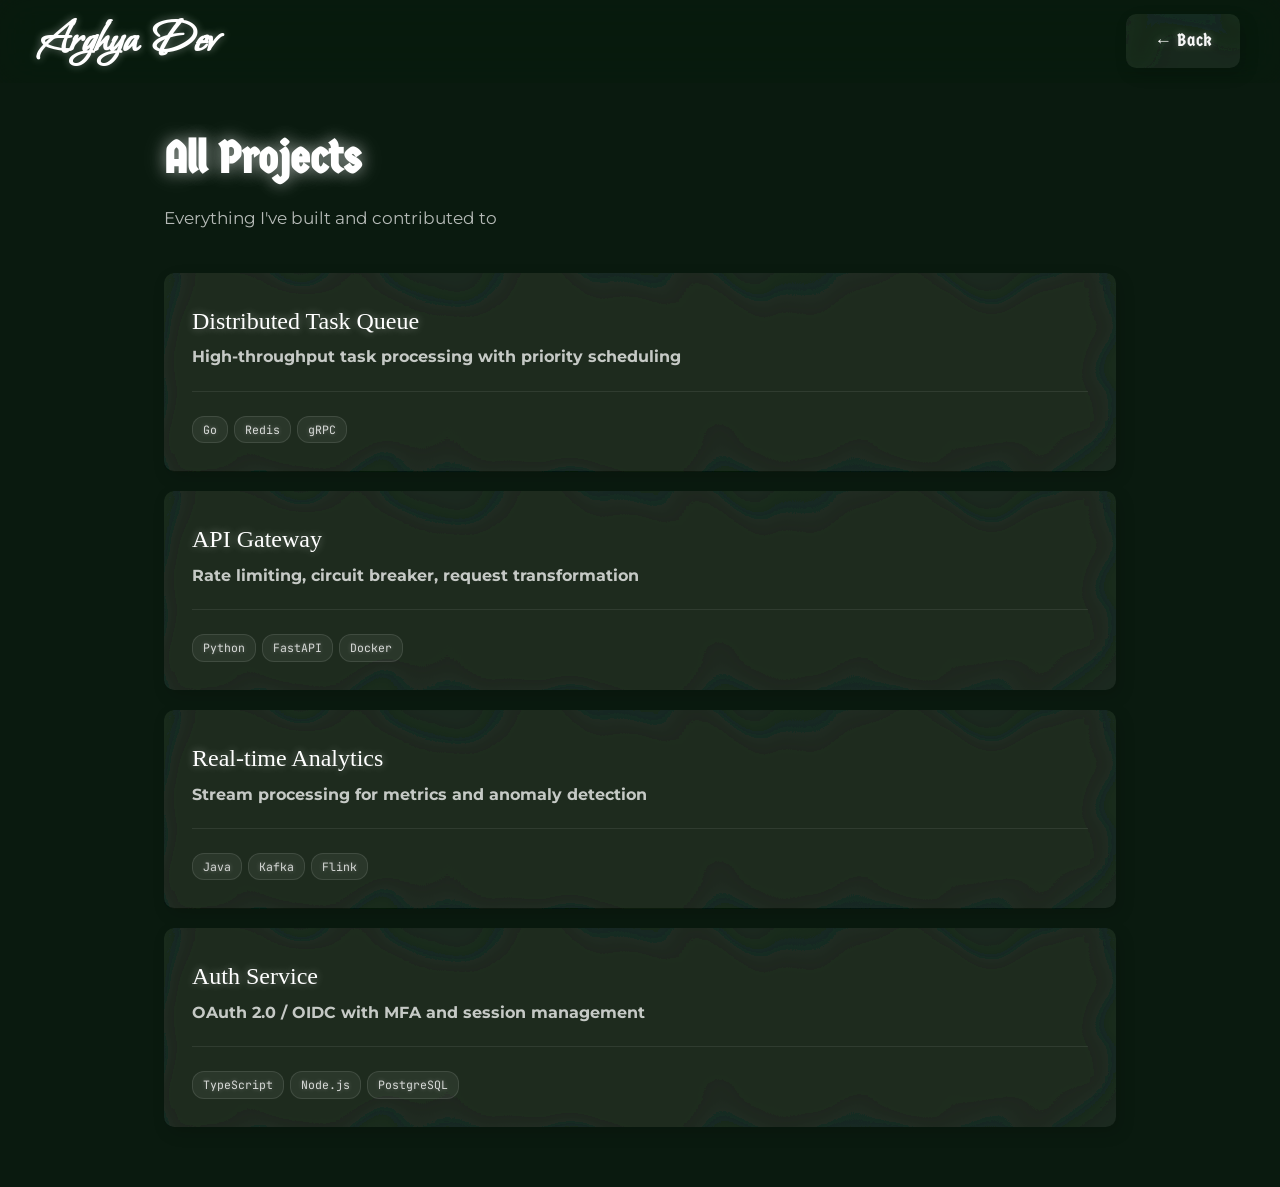
==== commit 6d288ed0: "New changes" ====
--- a/projects-all.html
+++ b/projects-all.html
@@ -42,7 +42,6 @@
             <div class="detail-cards">
                 <a href="project-task-queue.html" class="bento__item visible">
                     <div class="detail-card__header">
-                        <div class="detail-card__icon">&#128230;</div>
                         <div>
                             <h2>Distributed Task Queue</h2>
                             <p class="detail-card__company">High-throughput task processing with priority scheduling</p>
@@ -55,7 +54,6 @@
 
                 <a href="project-api-gateway.html" class="bento__item visible">
                     <div class="detail-card__header">
-                        <div class="detail-card__icon">&#9729;</div>
                         <div>
                             <h2>API Gateway</h2>
                             <p class="detail-card__company">Rate limiting, circuit breaker, request transformation</p>
@@ -68,7 +66,6 @@
 
                 <a href="project-analytics.html" class="bento__item visible">
                     <div class="detail-card__header">
-                        <div class="detail-card__icon">&#128202;</div>
                         <div>
                             <h2>Real-time Analytics</h2>
                             <p class="detail-card__company">Stream processing for metrics and anomaly detection</p>
@@ -81,7 +78,6 @@
 
                 <a href="project-auth.html" class="bento__item visible">
                     <div class="detail-card__header">
-                        <div class="detail-card__icon">&#128274;</div>
                         <div>
                             <h2>Auth Service</h2>
                             <p class="detail-card__company">OAuth 2.0 / OIDC with MFA and session management</p>
--- a/style.css
+++ b/style.css
@@ -10,6 +10,8 @@
 html {
   scroll-behavior: auto;
   font-size: 16px;
+  height: auto;
+  overflow: auto;
 }
 
 body {
@@ -21,11 +23,22 @@
   -moz-osx-font-smoothing: grayscale;
   position: relative;
   font-size: 18px;
+  overflow-y: auto;
+  -webkit-overflow-scrolling: touch;
 }
 
 body.has-scroll-container {
   overflow: hidden;
   height: 100vh;
+  -webkit-overflow-scrolling: auto;
+}
+
+@media (max-width: 968px) {
+  body.has-scroll-container {
+    overflow-y: auto;
+    height: auto;
+    -webkit-overflow-scrolling: touch;
+  }
 }
 
 a,
@@ -79,7 +92,7 @@
   display: flex;
   align-items: center;
   justify-content: space-between;
-  padding: 0px 40px;
+  padding: 0px clamp(16px, 4vw, 40px);
   position: fixed;
   top: 0;
   left: 0;
@@ -99,7 +112,7 @@
 
 .nav__logo {
   font-family: 'Bonheur Royale', cursive;
-  font-size: 3rem;
+  font-size: clamp(1.5rem, 5vw, 3rem);
   font-weight: 800;
 }
 
@@ -150,8 +163,14 @@
   background: none;
   border: none;
   cursor: pointer;
-  padding: 8px;
+  padding: 12px;
   z-index: 101;
+  -webkit-tap-highlight-color: transparent;
+  touch-action: manipulation;
+  min-width: 44px;
+  min-height: 44px;
+  align-items: center;
+  justify-content: center;
 }
 
 .nav__menu-btn span {
@@ -402,9 +421,9 @@
 .btn {
   display: inline-flex;
   align-items: center;
-  gap: 8px;
-  padding: 12px 28px;
-  font-size: 1.1rem;
+  gap: clamp(4px, 1vw, 8px);
+  padding: clamp(8px, 1.5vw, 12px) clamp(14px, 3vw, 28px);
+  font-size: clamp(0.75rem, 2vw, 1.1rem);
   font-weight: 400;
   font-family: 'Germania One', cursive;
   cursor: pointer;
@@ -412,6 +431,7 @@
   transition: all 0.3s ease;
   text-decoration: none !important;
   color: #ffffff;
+  white-space: nowrap;
 }
 
 .btn--primary {
@@ -793,25 +813,23 @@
    Timeline with Company Logos
    =========================== */
 .timeline__logo {
-  width: 64px;
-  height: 64px;
+  width: clamp(40px, 10vw, 64px);
+  height: clamp(40px, 10vw, 64px);
   border-radius: 8px;
   object-fit: contain;
   background: rgba(255, 255, 255, 0.05);
   padding: 4px;
   border: 1px solid rgba(255, 255, 255, 0.08);
+  flex-shrink: 0;
 }
 
 .timeline__company-name {
-  font-size: 1 rem;
+  font-size: clamp(1.3rem, 5vw, 1.8rem);
   font-weight: 700;
   margin-bottom: -10px;
   color: #ffffff;
   text-shadow: 0 0 8px rgba(255, 255, 255, 0.4);
-  font-size: 1.8rem;
   font-family: cursive;
-  color: #ffffff;
-  text-shadow: 0 0 8px rgba(255, 255, 255, 0.4);
 }
 
 .timeline__company {
@@ -1040,11 +1058,11 @@
 .social-link {
   display: inline-flex;
   align-items: center;
-  gap: 8px;
-  padding: 10px 16px;
+  gap: clamp(4px, 1vw, 8px);
+  padding: clamp(6px, 1.5vw, 10px) clamp(10px, 2vw, 16px);
   position: relative;
   border-radius: 10px;
-  font-size: 0.82rem;
+  font-size: clamp(0.7rem, 2vw, 0.82rem);
   font-weight: 500;
   border: none;
   background: transparent;
@@ -1293,19 +1311,23 @@
 
 .timeline__company-header {
   display: flex;
+  flex-direction: row;
   align-items: center;
-  gap: 12px;
+  gap: clamp(10px, 2vw, 16px);
   margin-bottom: 8px;
 }
 
 .timeline__info {
-  flex: 1;
-}
+  display: flex;
+  flex-direction: column;
+  gap: 2px;
+}
+
 
 
 
 .timeline__role {
-  font-size: 1rem;
+  font-size: clamp(0.65rem, 2vw, 0.9rem);
   color: rgba(255, 255, 255, 0.75);
   font-family: cursive;
   font-weight: 700;
@@ -1313,12 +1335,10 @@
 }
 
 .timeline__date {
-  font-size: 0.99rem;
-  color: rgba(255, 255, 255, 0.8);
+  font-size: clamp(0.7rem, 2vw, 0.85rem);
+  color: rgba(255, 255, 255, 0.6);
   font-family: 'JetBrains Mono', 'Fira Code', monospace;
   font-weight: 500;
-  white-space: nowrap;
-  margin-left: auto;
 }
 
 .timeline__desc {
@@ -1369,7 +1389,7 @@
 }
 
 .education-item__school {
-  font-size: 1.5rem;
+  font-size: clamp(0.8rem, 2.5vw, 1rem);
   color: rgba(255, 255, 255, 0.75);
   font-family: 'Montserrat', sans-serif;
   font-weight: 400;
@@ -1462,7 +1482,7 @@
 
 .bento__social .social-links {
   justify-content: center;
-  flex-wrap: nowrap;
+  flex-wrap: wrap;
 }
 
 .bento__social .bento__item-header {
--- a/detail.css
+++ b/detail.css
@@ -67,7 +67,7 @@
 }
 
 .detail-card__header h2 {
-  font-size: 1.3rem;
+  font-size: clamp(1.1rem, 4vw, 1.5rem);
   font-weight: 500;
   font-family: cursive;
   margin-bottom: 2px;
@@ -76,7 +76,7 @@
 }
 
 .detail-card__company {
-  font-size: 1rem;
+  font-size: clamp(0.75rem, 2.5vw, 1rem);
   font-weight: 700;
   color: rgba(255, 255, 255, 0.75);
 }
@@ -183,3 +183,10 @@
     flex-direction: column;
   }
 }
+
+@media (max-width: 968px) {
+  .detail-page {
+    padding: 100px 16px 40px;
+    min-height: 100vh;
+  }
+}
